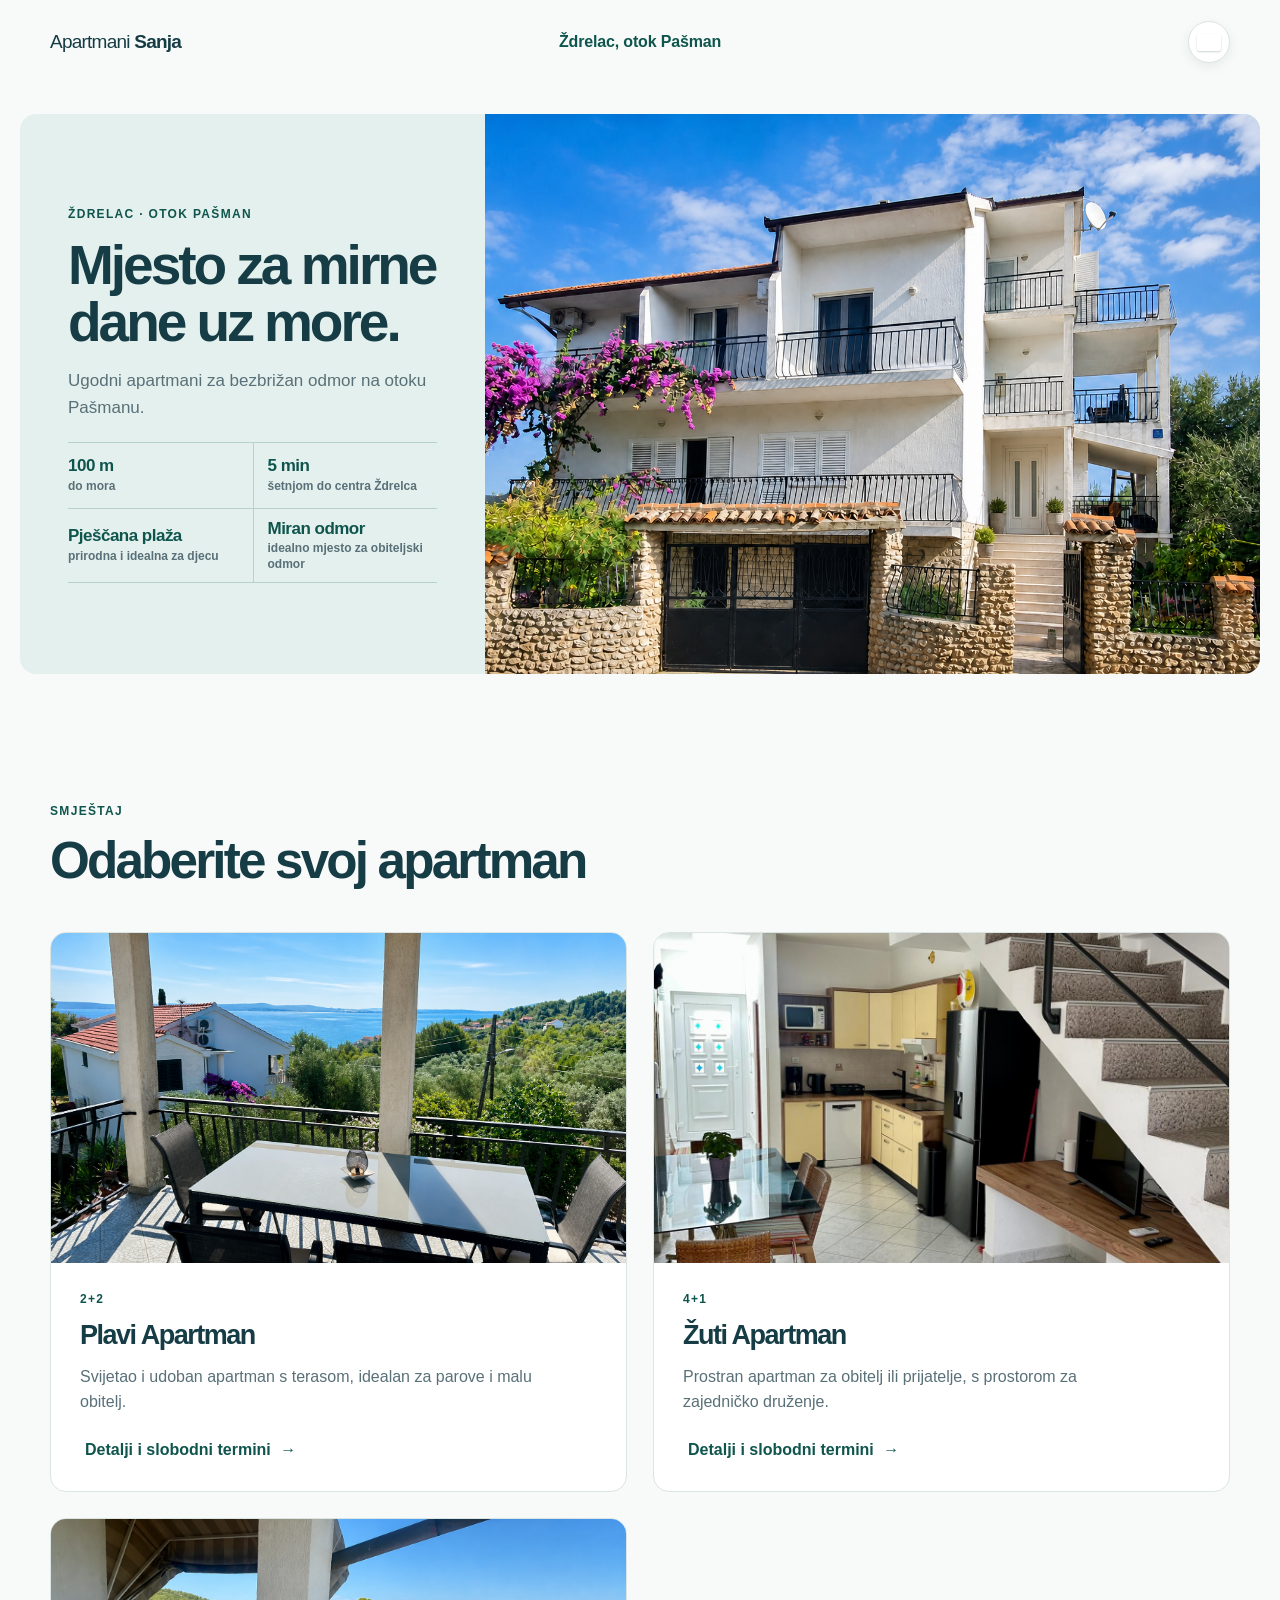
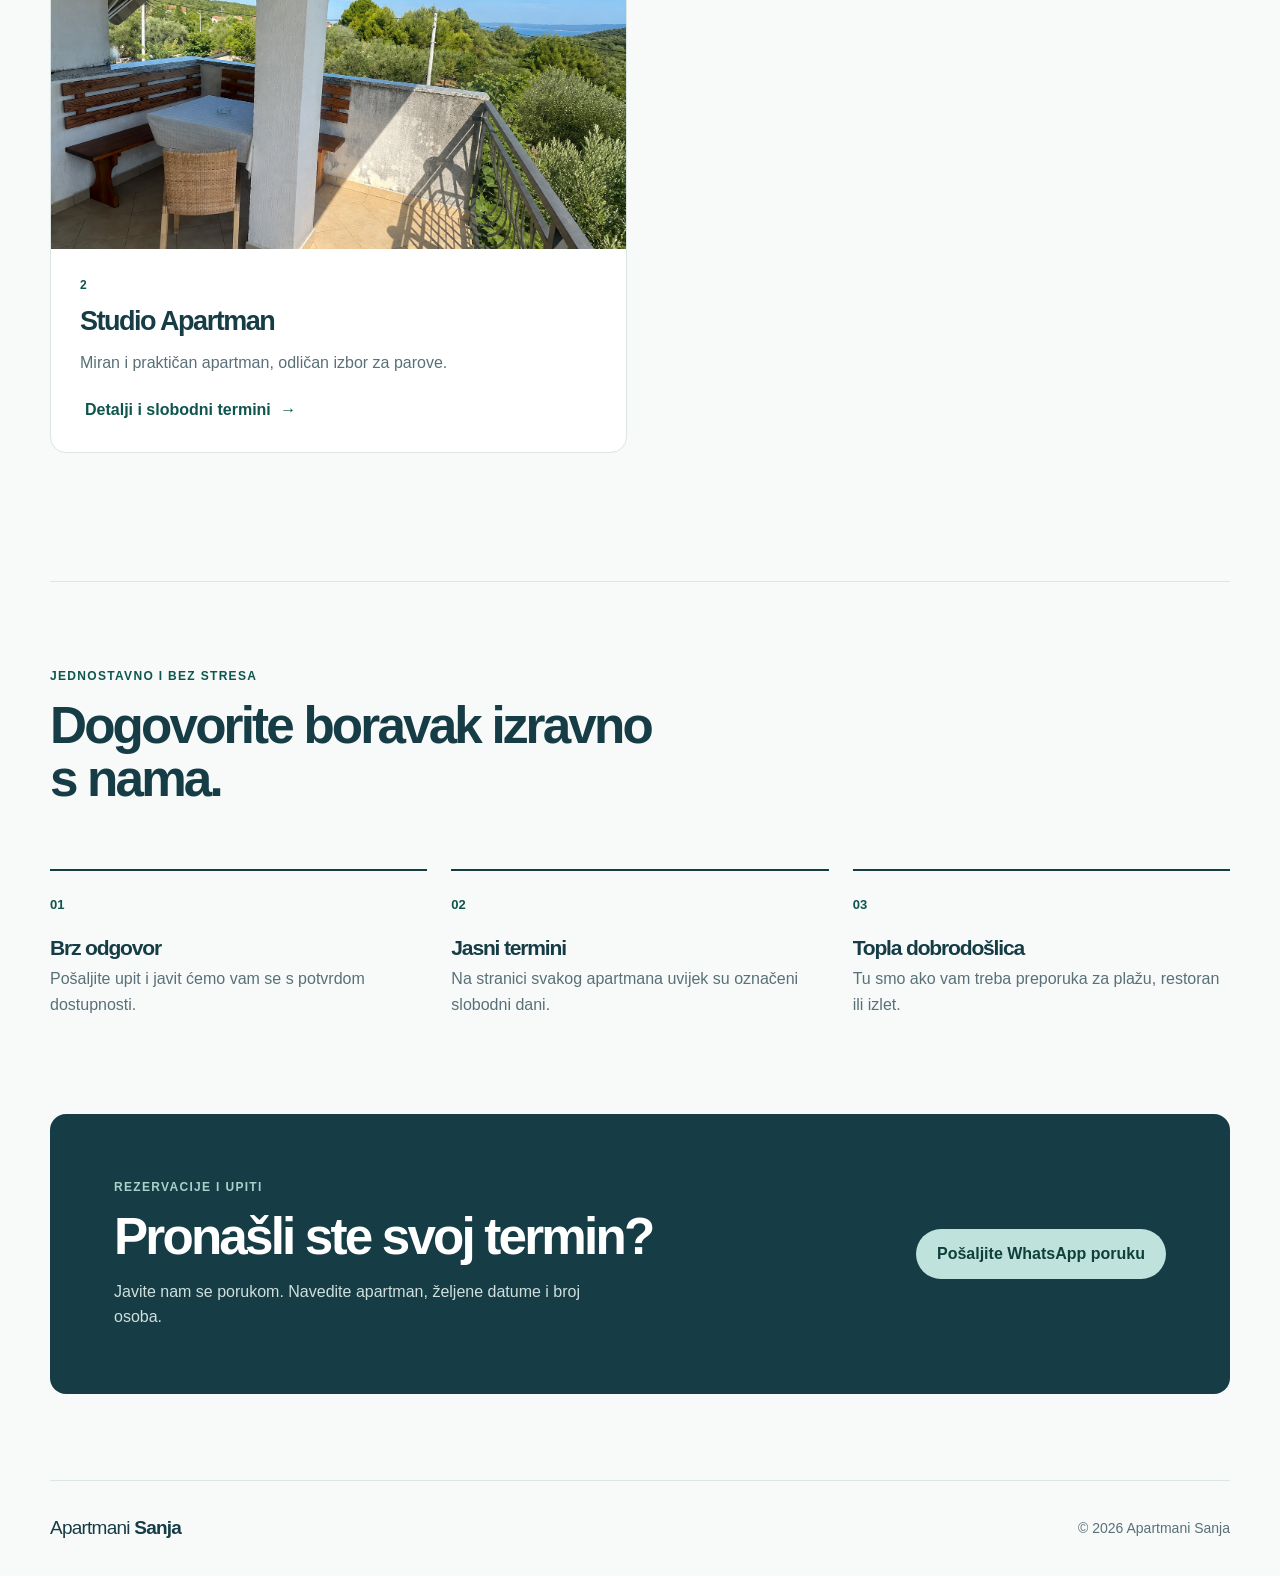
==== index.html @ a6fbab8a "Add multilingual flag language picker" ====
<!doctype html>
<html lang="hr">
  <head>
    <meta charset="UTF-8" />
    <meta name="viewport" content="width=device-width, initial-scale=1.0" />
    <meta
      name="description"
      content="Apartmani Sanja – ugodan smještaj i izravna rezervacija."
    />
    <title>Apartmani Sanja | Vaš odmor počinje ovdje</title>
    <link rel="stylesheet" href="styles.css" />
  </head>
  <body>
    <header class="site-header">
      <a class="logo" href="#pocetna" aria-label="Apartmani Sanja, početna">Apartmani <strong>Sanja</strong></a>
      <p class="header-location">Ždrelac, otok Pašman</p>
      <div class="language-picker" data-language-picker>
        <button class="language-trigger" type="button" aria-label="Odaberite jezik" aria-expanded="false" aria-haspopup="listbox" data-language-trigger><span class="language-flag" aria-hidden="true" data-language-flag>🇭🇷</span><span class="sr-only" data-language-current>Hrvatski</span></button>
        <div class="language-menu" role="listbox" aria-label="Odaberite jezik" data-language-menu hidden>
          <button type="button" role="option" aria-selected="true" data-language-option="hr"><span aria-hidden="true">🇭🇷</span><span>Hrvatski</span></button>
          <button type="button" role="option" aria-selected="false" data-language-option="en"><span aria-hidden="true">🇬🇧</span><span>English</span></button>
          <button type="button" role="option" aria-selected="false" data-language-option="sl"><span aria-hidden="true">🇸🇮</span><span>Slovenščina</span></button>
          <button type="button" role="option" aria-selected="false" data-language-option="it"><span aria-hidden="true">🇮🇹</span><span>Italiano</span></button>
          <button type="button" role="option" aria-selected="false" data-language-option="de"><span aria-hidden="true">🇩🇪</span><span>Deutsch</span></button>
          <button type="button" role="option" aria-selected="false" data-language-option="pl"><span aria-hidden="true">🇵🇱</span><span>Polski</span></button>
          <button type="button" role="option" aria-selected="false" data-language-option="sk"><span aria-hidden="true">🇸🇰</span><span>Slovenčina</span></button>
          <button type="button" role="option" aria-selected="false" data-language-option="cs"><span aria-hidden="true">🇨🇿</span><span>Čeština</span></button>
        </div>
      </div>
    </header>

    <main id="pocetna">
      <section class="hero" aria-labelledby="hero-title">
        <div class="hero-copy">
          <p class="eyebrow" data-i18n="heroLocation">Ždrelac · otok Pašman</p>
          <h1 id="hero-title" data-i18n="heroTitle">Mjesto za mirne dane uz more.</h1>
          <p class="hero-text" data-i18n="heroText">Ugodni apartmani za bezbrižan odmor na otoku Pašmanu.</p>
          <div class="hero-highlights" aria-label="Najvažnije informacije">
            <div class="highlight"><strong>100 m</strong><span data-i18n="sea">do mora</span></div>
            <div class="highlight"><strong>5 min</strong><span data-i18n="centre">šetnjom do centra Ždrelca</span></div>
            <div class="highlight"><strong data-i18n="beachTitle">Pješčana plaža</strong><span data-i18n="beachText">prirodna i idealna za djecu</span></div>
            <div class="highlight"><strong data-i18n="quietTitle">Miran odmor</strong><span data-i18n="quietText">idealno mjesto za obiteljski odmor</span></div>
          </div>
        </div>
        <div class="hero-image-wrap">
          <img class="hero-image" src="images/hero-apartmani-v2.png" alt="Ulaz u Apartmane Sanja u Ždrelcu na otoku Pašmanu" />
        </div>
      </section>

      <section class="apartments section" id="apartmani" aria-labelledby="apartments-title">
        <div class="section-heading">
          <div>
            <p class="eyebrow" data-i18n="accommodation">Smještaj</p>
            <h2 id="apartments-title" data-i18n="chooseApartment">Odaberite svoj apartman</h2>
          </div>
        </div>

        <div class="apartment-list">
          <article class="apartment-card">
            <a class="card-image" href="apartman-1.html">
              <img src="images/hero-more.png" alt="Terasa Plavog Apartmana s pogledom na more" />
            </a>
            <div class="card-content">
              <p class="card-label">2+2</p>
              <h3><a href="apartman-1.html">Plavi Apartman</a></h3>
              <p data-i18n="blueCard">Svijetao i udoban apartman s terasom, idealan za parove i malu obitelj.</p>
              <a class="text-link" href="apartman-1.html"><span data-i18n="details">Detalji i slobodni termini</span> <span aria-hidden="true">→</span></a>
            </div>
          </article>

          <article class="apartment-card">
            <a class="card-image" href="apartman-2.html">
              <img src="images/apartman-2/WhatsApp Image 2026-08-13 at 14.15.34 (4).jpeg" alt="Žuti apartman" />
            </a>
            <div class="card-content">
              <p class="card-label">4+1</p>
              <h3><a href="apartman-2.html">Žuti Apartman</a></h3>
              <p data-i18n="yellowCard">Prostran apartman za obitelj ili prijatelje, s prostorom za zajedničko druženje.</p>
              <a class="text-link" href="apartman-2.html"><span data-i18n="details">Detalji i slobodni termini</span> <span aria-hidden="true">→</span></a>
            </div>
          </article>

          <article class="apartment-card">
            <a class="card-image" href="apartman-3.html">
              <img src="images/studio-homepage.png" alt="Terasa Studio Apartmana s pogledom na šumu i more" />
            </a>
            <div class="card-content">
              <p class="card-label">2</p>
              <h3><a href="apartman-3.html">Studio Apartman</a></h3>
              <p data-i18n="studioCard">Miran i praktičan apartman, odličan izbor za parove.</p>
              <a class="text-link" href="apartman-3.html"><span data-i18n="details">Detalji i slobodni termini</span> <span aria-hidden="true">→</span></a>
            </div>
          </article>
        </div>
      </section>

      <section class="why-us section" aria-labelledby="why-title">
          <p class="eyebrow" data-i18n="simple">Jednostavno i bez stresa</p>
          <h2 id="why-title" data-i18n="directBooking">Dogovorite boravak izravno s nama.</h2>
        <div class="benefits">
          <div><span>01</span><h3 data-i18n="fastTitle">Brz odgovor</h3><p data-i18n="fastText">Pošaljite upit i javit ćemo vam se s potvrdom dostupnosti.</p></div>
          <div><span>02</span><h3 data-i18n="datesTitle">Jasni termini</h3><p data-i18n="datesText">Na stranici svakog apartmana uvijek su označeni slobodni dani.</p></div>
          <div><span>03</span><h3 data-i18n="welcomeTitle">Topla dobrodošlica</h3><p data-i18n="welcomeText">Tu smo ako vam treba preporuka za plažu, restoran ili izlet.</p></div>
        </div>
      </section>

      <section class="contact section" id="kontakt" aria-labelledby="contact-title">
        <div>
          <p class="eyebrow" data-i18n="reservations">Rezervacije i upiti</p>
          <h2 id="contact-title" data-i18n="foundDates">Pronašli ste svoj termin?</h2>
          <p data-i18n="contactText">Javite nam se porukom. Navedite apartman, željene datume i broj osoba.</p>
        </div>
        <a class="button button-primary" href="https://wa.me/38598255315" target="_blank" rel="noreferrer" data-i18n="whatsapp">Pošaljite WhatsApp poruku</a>
      </section>
    </main>

    <footer>
      <a class="logo" href="#pocetna">Apartmani <strong>Sanja</strong></a>
      <p>© <span id="year"></span> Apartmani Sanja</p>
    </footer>
    <script src="script.js?v=5"></script>
  </body>
</html>
---- styles.css ----
:root { --ink: #163c45; --muted: #597078; --paper: #f7faf9; --surface: #fff; --line: #dbe5e3; --accent: #167066; --accent-dark: #0f554d; --soft: #e4f0ed; --radius: 16px; }
.language-picker { position: relative; }.language-trigger { width: 42px; height: 42px; display: grid; place-items: center; padding: 0; border: 1px solid var(--line); border-radius: 50%; background: var(--surface); box-shadow: 0 4px 12px rgb(22 60 69 / 8%); cursor: pointer; transition: border-color .15s ease, box-shadow .15s ease, transform .15s ease; }.language-trigger:hover, .language-trigger[aria-expanded="true"] { border-color: #9ac6bd; box-shadow: 0 6px 16px rgb(22 60 69 / 13%); }.language-trigger:active { transform: scale(.96); }.language-trigger:focus-visible, .language-menu button:focus-visible { outline: 3px solid rgb(22 112 102 / 32%); outline-offset: 2px; }.language-flag, .language-menu button > span:first-child { display: block; background: center / cover no-repeat; color: transparent; font-size: 0; line-height: 1; }.language-flag { width: 24px; height: 17px; border-radius: 2px; box-shadow: 0 1px 2px rgb(22 60 69 / 22%); }.language-flag[data-language="hr"], .language-flag:not([data-language]) { background-image: url('https://flagcdn.com/w40/hr.png'); }.language-flag[data-language="en"] { background-image: url('https://flagcdn.com/w40/gb.png'); }.language-flag[data-language="sl"] { background-image: url('https://flagcdn.com/w40/si.png'); }.language-flag[data-language="it"] { background-image: url('https://flagcdn.com/w40/it.png'); }.language-flag[data-language="de"] { background-image: url('https://flagcdn.com/w40/de.png'); }.language-flag[data-language="pl"] { background-image: url('https://flagcdn.com/w40/pl.png'); }.language-flag[data-language="sk"] { background-image: url('https://flagcdn.com/w40/sk.png'); }.language-flag[data-language="cs"] { background-image: url('https://flagcdn.com/w40/cz.png'); }.language-menu { position: absolute; z-index: 10; top: calc(100% + 9px); right: 0; width: 166px; padding: 6px; border: 1px solid var(--line); border-radius: 12px; background: var(--surface); box-shadow: 0 14px 30px rgb(22 60 69 / 16%); }.language-menu[hidden] { display: none; }.language-menu button { width: 100%; display: flex; align-items: center; gap: 10px; padding: 8px 9px; border: 0; border-radius: 8px; color: var(--ink); background: transparent; font: inherit; font-size: 13px; font-weight: 700; text-align: left; cursor: pointer; }.language-menu button > span:first-child { width: 21px; height: 15px; border-radius: 2px; box-shadow: 0 1px 2px rgb(22 60 69 / 16%); }.language-menu button[data-language-option="hr"] > span:first-child { background-image: url('https://flagcdn.com/w40/hr.png'); }.language-menu button[data-language-option="en"] > span:first-child { background-image: url('https://flagcdn.com/w40/gb.png'); }.language-menu button[data-language-option="sl"] > span:first-child { background-image: url('https://flagcdn.com/w40/si.png'); }.language-menu button[data-language-option="it"] > span:first-child { background-image: url('https://flagcdn.com/w40/it.png'); }.language-menu button[data-language-option="de"] > span:first-child { background-image: url('https://flagcdn.com/w40/de.png'); }.language-menu button[data-language-option="pl"] > span:first-child { background-image: url('https://flagcdn.com/w40/pl.png'); }.language-menu button[data-language-option="sk"] > span:first-child { background-image: url('https://flagcdn.com/w40/sk.png'); }.language-menu button[data-language-option="cs"] > span:first-child { background-image: url('https://flagcdn.com/w40/cz.png'); }.language-menu button:hover, .language-menu button[aria-selected="true"] { background: var(--soft); color: var(--accent-dark); }.sr-only { position: absolute; width: 1px; height: 1px; overflow: hidden; clip: rect(0,0,0,0); white-space: nowrap; }
* { box-sizing: border-box; }
html { scroll-behavior: smooth; }
body { margin: 0; background: var(--paper); color: var(--ink); font-family: Arial, Helvetica, sans-serif; font-size: 16px; line-height: 1.6; }
a { color: inherit; text-decoration: none; }
img { display: block; width: 100%; height: 100%; object-fit: cover; }
.site-header, footer { width: min(1180px, calc(100% - 40px)); margin: auto; display: flex; justify-content: space-between; align-items: center; }
.site-header { min-height: 84px; }
.logo { font-size: 19px; letter-spacing: -.04em; } .logo strong { font-family: Arial, Helvetica, sans-serif; font-weight: 700; }
.header-location { margin: 0; color: var(--accent-dark); font-size: 16px; font-weight: 700; letter-spacing: -.01em; }
.header-contact, .text-link, .back-link { font-weight: 600; color: var(--accent-dark); } .header-contact span, .text-link span { margin-left: 5px; }
.section { width: min(1180px, calc(100% - 40px)); margin-left: auto; margin-right: auto; }
.hero { width: min(1400px, calc(100% - 40px)); height: 560px; margin: 30px auto 0; display: grid; grid-template-columns: .75fr 1.25fr; background: var(--soft); border-radius: var(--radius); overflow: hidden; }
.hero-copy { align-self: center; padding: 42px 48px; } .eyebrow, .card-label { color: var(--accent-dark); font-size: 12px; font-weight: 700; letter-spacing: .11em; text-transform: uppercase; margin: 0 0 13px; }
h1, h2, h3 { font-family: Arial, Helvetica, sans-serif; letter-spacing: -.055em; line-height: 1.04; margin: 0; } h1 { font-size: clamp(44px, 5.5vw, 72px); max-width: 620px; } .hero h1 { font-size: clamp(38px, 4.3vw, 60px); } h2 { font-size: clamp(32px, 4vw, 52px); } h3 { font-size: 27px; }
.hero-text { max-width: 410px; margin: 16px 0 20px; color: var(--muted); font-size: 17px; }
.hero-highlights { display: grid; grid-template-columns: repeat(2, minmax(0, 1fr)); max-width: 500px; border-top: 1px solid #b5d2cb; }.highlight { min-height: 66px; padding: 10px 12px 10px 0; border-bottom: 1px solid #b5d2cb; display: flex; flex-direction: column; justify-content: center; }.highlight:nth-child(even) { padding-left: 14px; border-left: 1px solid #b5d2cb; }.highlight strong { color: var(--accent-dark); font-size: 17px; line-height: 1.15; letter-spacing: -.03em; }.highlight span { color: var(--muted); font-size: 12px; font-weight: 600; line-height: 1.3; margin-top: 3px; }
.button { display: inline-flex; align-items: center; justify-content: center; min-height: 49px; padding: 12px 21px; border-radius: 999px; font-weight: 700; transition: transform .15s ease, background .15s ease; } .button:active { transform: scale(.98); } .button-primary { background: var(--accent); color: #fff; } .button-primary:hover { background: var(--accent-dark); }
.hero-image-wrap { position: relative; min-height: 320px; display: flex; align-items: center; background: #dcece8; }.hero-image { width: 100%; height: 100%; max-height: none; object-fit: cover; object-position: right center; }.image-note { position: absolute; left: 18px; bottom: 15px; margin: 0; padding: 8px 12px; border-radius: 99px; color: white; background: rgb(10 42 40 / 74%); font-size: 13px; font-weight: 600; }
.apartments { padding: 128px 0; }.section-heading { display: flex; justify-content: space-between; gap: 30px; align-items: end; margin-bottom: 45px; }.section-heading > p { max-width: 310px; margin: 0; color: var(--muted); }
.apartment-list { display: grid; grid-template-columns: repeat(2, 1fr); gap: 26px; }.apartment-card { background: var(--surface); border: 1px solid var(--line); border-radius: var(--radius); overflow: hidden; }.card-image { display: block; height: 330px; }.card-content { padding: 27px 29px 29px; }.card-content p:not(.card-label) { color: var(--muted); margin: 15px 0 22px; max-width: 470px; }.card-label { margin-bottom: 11px; }
.why-us { padding: 85px 0 97px; border-top: 1px solid var(--line); }.why-us > h2 { max-width: 630px; }.benefits { display: grid; grid-template-columns: repeat(3, 1fr); margin-top: 63px; gap: 24px; }.benefits div { padding-top: 20px; border-top: 2px solid var(--ink); }.benefits span { font-size: 13px; font-weight: 700; color: var(--accent-dark); }.benefits h3 { font-size: 21px; margin: 21px 0 7px; }.benefits p { margin: 0; color: var(--muted); }
.contact { display: flex; align-items: center; justify-content: space-between; gap: 30px; padding: 64px; background: var(--ink); color: white; border-radius: var(--radius); margin-bottom: 86px; }.contact .eyebrow { color: #a9d1c9; }.contact h2 { max-width: 600px; }.contact p:not(.eyebrow) { color: #d0dfdc; max-width: 500px; margin: 15px 0 0; }.contact .button-primary { background: #bfe3dc; color: #103f3b; white-space: nowrap; }.contact .button-primary:hover { background: white; }
footer { min-height: 96px; border-top: 1px solid var(--line); color: var(--muted); font-size: 14px; } footer .logo { color: var(--ink); } footer p { margin: 0; }
.detail-hero { padding: 55px 0 49px; }.back-link { display: inline-block; margin-bottom: 59px; }.detail-hero h1 { margin-bottom: 18px; }.lead { margin: 0; color: var(--muted); font-size: 19px; max-width: 100%; }.apartment-info { padding: 8px 0 28px; }.apartment-info > p:not(.eyebrow) { color: var(--muted); max-width: 690px; margin: 14px 0 16px; }.amenities { display: flex; flex-wrap: wrap; gap: 10px; padding: 0; list-style: none; }.amenities li { border: 1px solid var(--line); padding: 7px 12px; border-radius: 99px; font-size: 14px; font-weight: 600; }.booking-calendar { padding: 55px 0 100px; }.calendar-heading { display: flex; align-items: baseline; gap: 20px; margin-bottom: 25px; }.calendar-heading .eyebrow { margin: 0; }.calendar-heading h2 { font-size: 30px; }.calendar-heading > p:not(.eyebrow) { display: flex; gap: 8px; align-items: center; flex-wrap: wrap; margin: 0 0 0 auto; color: var(--muted); font-size: 13px; }.legend { width: 11px; height: 11px; border-radius: 50%; display: inline-block; }.legend-free { background: #81bcae; }.legend-booked { margin-left: 7px; background: #d8dfde; }.calendar-months { display: grid; grid-template-columns: repeat(3, minmax(0, 1fr)); gap: 16px; }.calendar-month { border: 1px solid var(--line); border-radius: 10px; background: var(--surface); padding: 18px; }.calendar-month h3 { font-family: Arial, Helvetica, sans-serif; font-size: 16px; letter-spacing: -.02em; margin-bottom: 14px; }.calendar-weekdays, .calendar-days { display: grid; grid-template-columns: repeat(7, 1fr); text-align: center; gap: 4px; }.calendar-weekdays { color: var(--muted); font-size: 11px; font-weight: 700; margin-bottom: 7px; }.calendar-days span { aspect-ratio: 1; display: grid; place-items: center; font-size: 13px; border-radius: 50%; }.calendar-days .day-free { background: #d9eee8; color: #155e55; font-weight: 700; }
.carousel-stage { height: min(66vw, 650px); min-height: 360px; position: relative; overflow: hidden; border-radius: var(--radius); background: var(--soft); }.carousel-image { object-fit: contain; }.carousel-control { position: absolute; top: 50%; transform: translateY(-50%); width: 45px; height: 45px; border: 0; border-radius: 999px; background: rgb(255 255 255 / 92%); color: var(--ink); cursor: pointer; font-size: 26px; line-height: 1; }.carousel-control:hover { background: #fff; }.carousel-prev { left: 17px; }.carousel-next { right: 17px; }.carousel-count { position: absolute; right: 17px; bottom: 15px; margin: 0; padding: 5px 10px; background: rgb(14 45 43 / 78%); border-radius: 99px; color: #fff; font-weight: 700; font-size: 13px; }.carousel-thumbnails { display: flex; gap: 9px; margin-top: 13px; overflow-x: auto; padding: 2px 1px 8px; scrollbar-width: thin; }.carousel-thumbnails button { flex: 0 0 88px; height: 65px; padding: 0; overflow: hidden; border: 2px solid transparent; border-radius: 8px; background: transparent; cursor: pointer; }.carousel-thumbnails button.is-active { border-color: var(--accent); }.carousel-thumbnails img { border-radius: 5px; }
@media (max-width: 720px) { .site-header, footer, .section, .hero { width: min(100% - 28px, 1180px); }.site-header { min-height: 68px; }.header-location { display: none; }.hero { height: auto; margin-top: 13px; display: flex; flex-direction: column; }.hero-copy { padding: 45px 27px; }.hero-image-wrap { height: 300px; }.hero-highlights { max-width: none; }.apartments { padding: 76px 0; }.section-heading, .contact { display: block; }.section-heading > p { margin-top: 17px; }.apartment-list, .benefits, .detail-grid { grid-template-columns: 1fr; }.card-image { height: 260px; }.benefits { margin-top: 43px; gap: 40px; }.why-us { padding: 65px 0 75px; }.contact { padding: 38px 27px; margin-bottom: 56px; }.contact .button { margin-top: 29px; width: 100%; }.detail-hero { padding: 30px 0 35px; }.back-link { margin-bottom: 42px; }.gallery { grid-template-columns: 1fr 1fr; grid-template-rows: 220px 130px; gap: 9px; }.carousel-stage { height: 420px; min-height: 0; }.carousel-control { width: 39px; height: 39px; }.carousel-thumbnails button { flex-basis: 72px; height: 54px; }.calendar-heading { display: block; }.calendar-heading > p:not(.eyebrow) { margin: 14px 0 0; }.calendar-months { grid-template-columns: repeat(2, minmax(0, 1fr)); gap: 9px; }.calendar-month { padding: 11px; }.calendar-month h3 { font-size: 14px; }.calendar-days span { font-size: 11px; }.booking-calendar { padding: 42px 0 64px; } footer { min-height: 75px; } }
.calendar-days .day-booked { position: relative; background: #e1e6e5; color: #78908d; font-weight: 700; }.calendar-days .day-booked::after { content: ''; position: absolute; width: 82%; height: 1px; background: #78908d; transform: rotate(-45deg); }
.site-header { position: relative; gap: 20px; }.header-location { position: absolute; left: 50%; transform: translateX(-50%); white-space: nowrap; }.language-picker { margin-left: auto; }.hero-copy { min-width: 0; }
@media (max-width: 720px) { .site-header { gap: 10px; }.logo { font-size: 17px; }.language-trigger { width: 40px; height: 40px; }.language-menu { right: -2px; }.hero-copy { padding: 38px 22px; }.hero-highlights { grid-template-columns: 1fr; }.highlight, .highlight:nth-child(even) { min-height: auto; padding: 12px 0; border-left: 0; }.highlight strong { font-size: 17px; }.hero-image-wrap { height: 270px; }.detail-hero { padding-bottom: 20px; }.apartment-info { padding-top: 0; }.lead { font-size: 17px; }.carousel-stage { height: min(70vw, 430px); }.calendar-months { grid-template-columns: repeat(2, minmax(0, 1fr)); }.calendar-heading h2 { font-size: 27px; } }
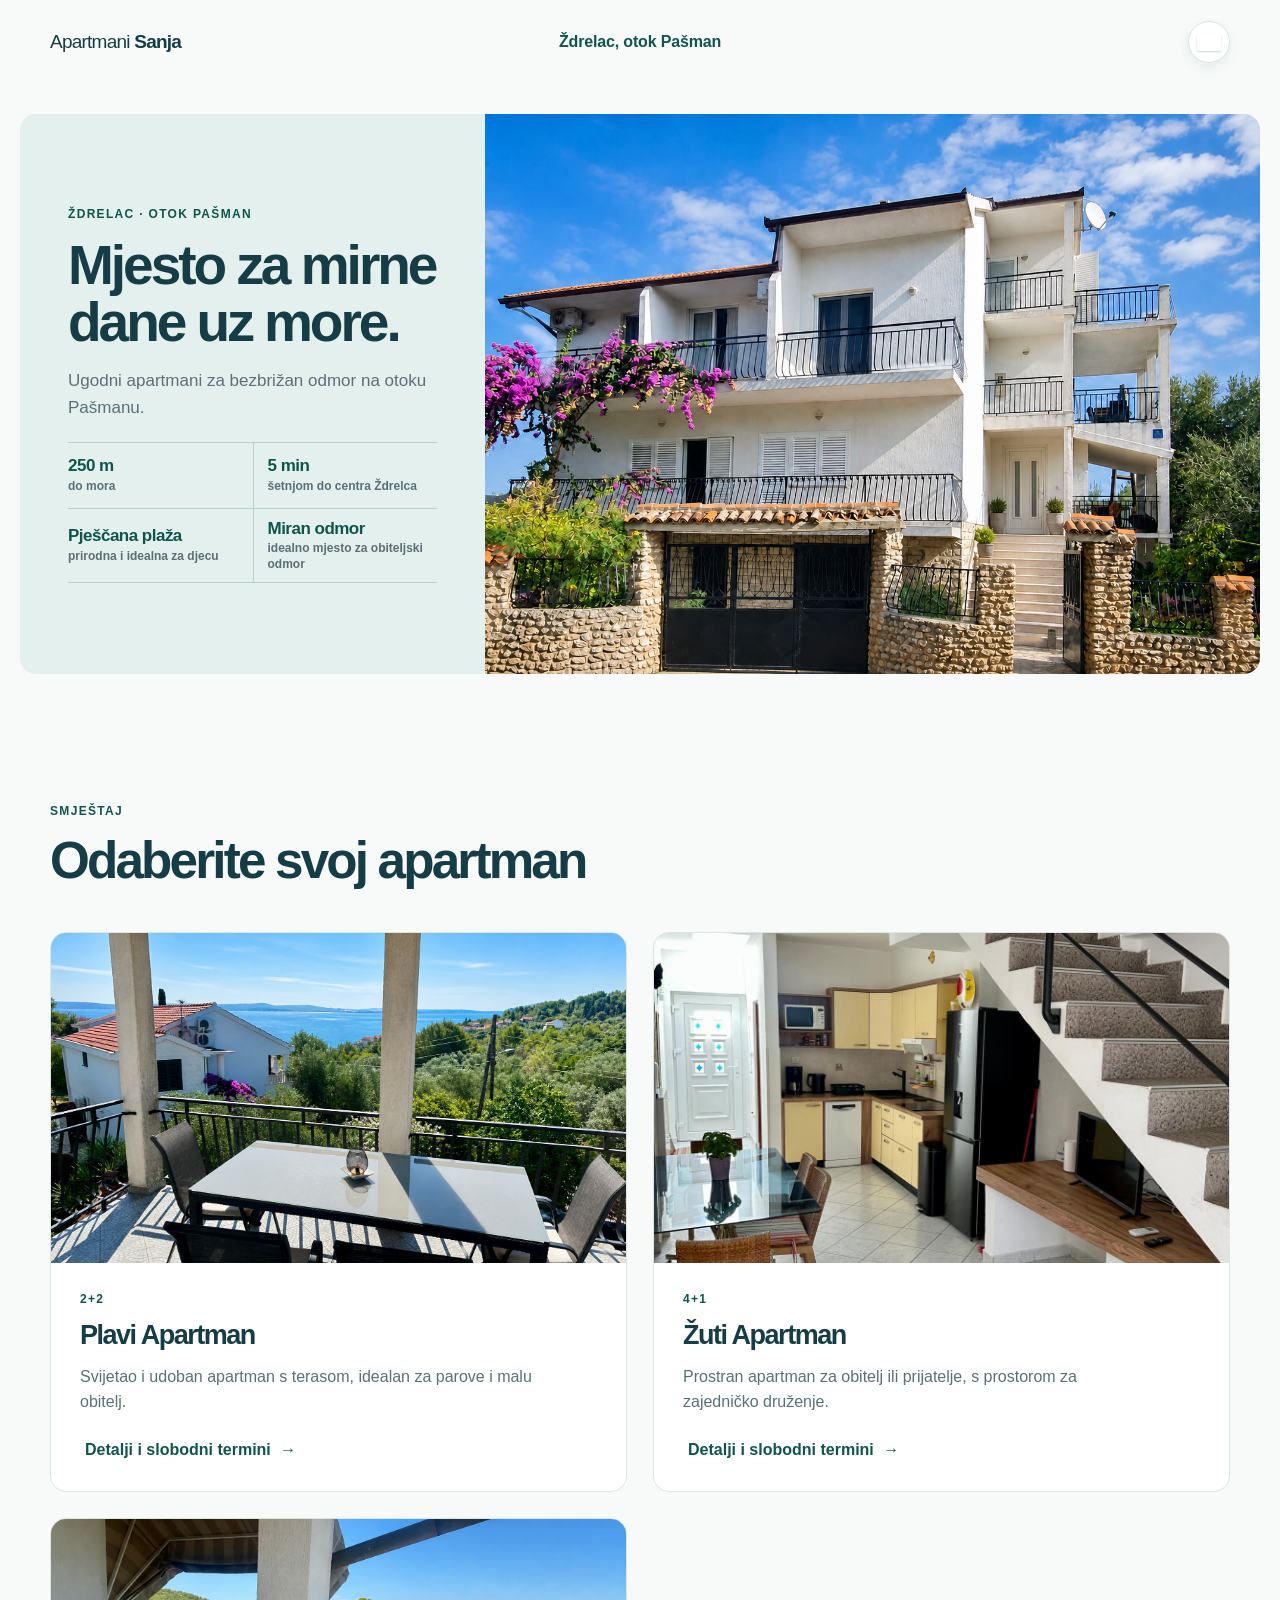
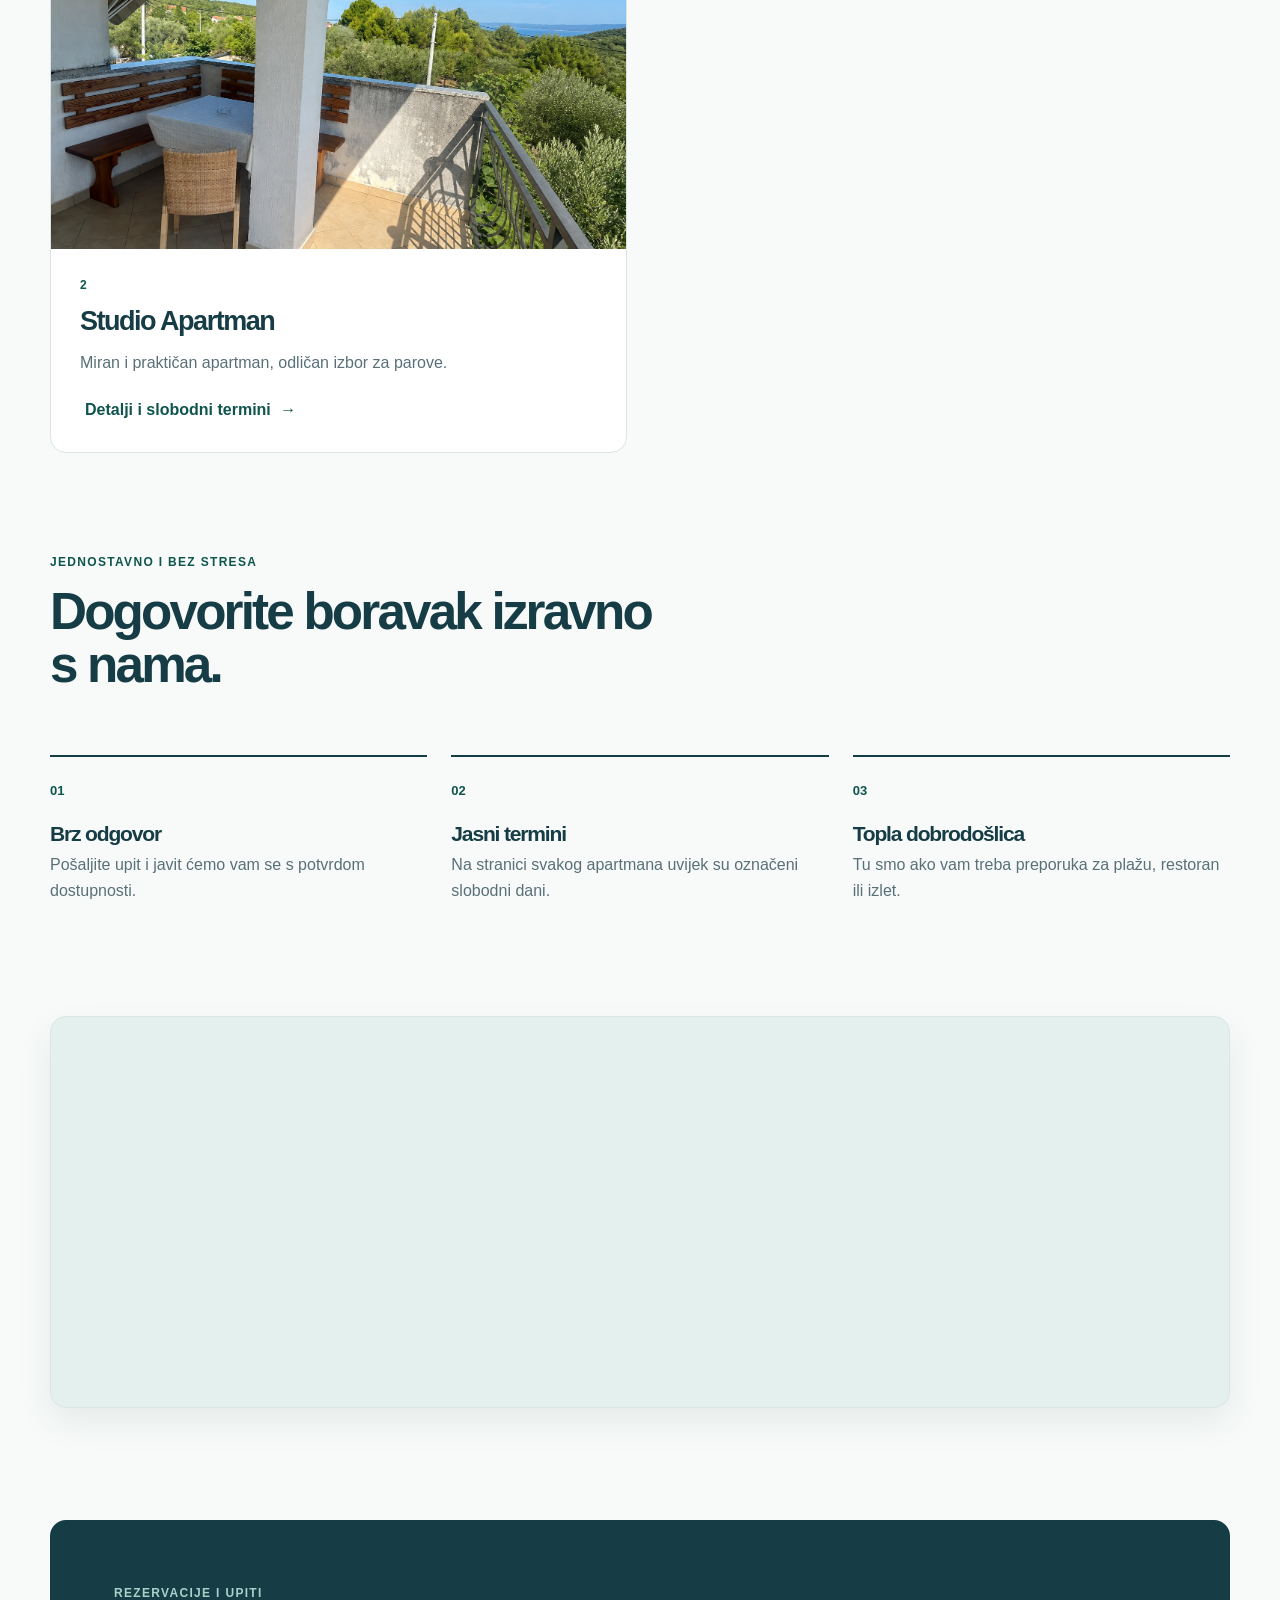
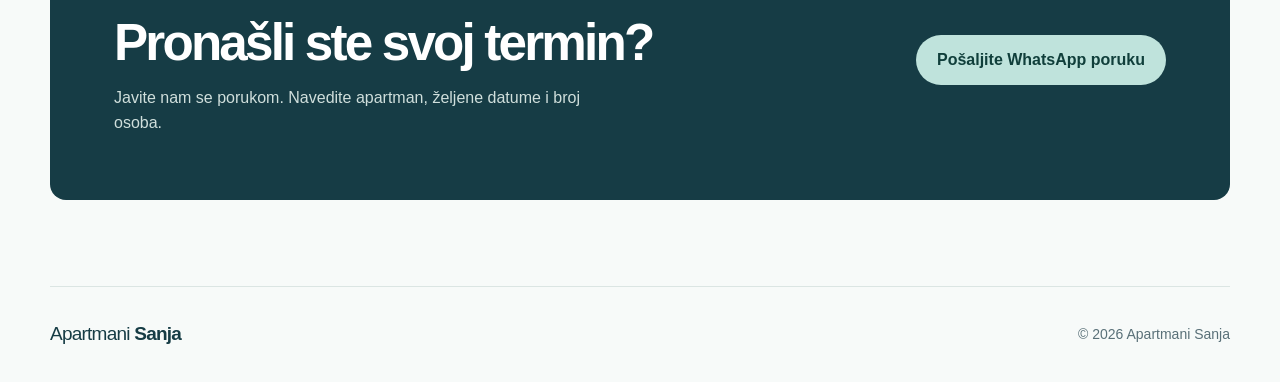
==== commit d0e40156: "Update map and apartment availability" ====
--- a/index.html
+++ b/index.html
@@ -36,7 +36,7 @@
           <h1 id="hero-title" data-i18n="heroTitle">Mjesto za mirne dane uz more.</h1>
           <p class="hero-text" data-i18n="heroText">Ugodni apartmani za bezbrižan odmor na otoku Pašmanu.</p>
           <div class="hero-highlights" aria-label="Najvažnije informacije">
-            <div class="highlight"><strong>100 m</strong><span data-i18n="sea">do mora</span></div>
+            <div class="highlight"><strong>250 m</strong><span data-i18n="sea">do mora</span></div>
             <div class="highlight"><strong>5 min</strong><span data-i18n="centre">šetnjom do centra Ždrelca</span></div>
             <div class="highlight"><strong data-i18n="beachTitle">Pješčana plaža</strong><span data-i18n="beachText">prirodna i idealna za djecu</span></div>
             <div class="highlight"><strong data-i18n="quietTitle">Miran odmor</strong><span data-i18n="quietText">idealno mjesto za obiteljski odmor</span></div>
@@ -104,6 +104,18 @@
         </div>
       </section>
 
+      <section class="location section" id="lokacija" aria-label="Karta lokacije">
+        <div class="map-frame">
+          <iframe
+            title="Lokacija Apartmana Sanja"
+            src="https://www.google.com/maps?q=Hrvatskih%20branitelja%2019%2C%20%C5%BDdrelac%2C%20Croatia&amp;z=17&amp;output=embed"
+            loading="lazy"
+            referrerpolicy="no-referrer-when-downgrade"
+            allowfullscreen>
+          </iframe>
+        </div>
+      </section>
+
       <section class="contact section" id="kontakt" aria-labelledby="contact-title">
         <div>
           <p class="eyebrow" data-i18n="reservations">Rezervacije i upiti</p>
@@ -118,6 +130,6 @@
       <a class="logo" href="#pocetna">Apartmani <strong>Sanja</strong></a>
       <p>© <span id="year"></span> Apartmani Sanja</p>
     </footer>
-    <script src="script.js?v=5"></script>
+    <script src="script.js?v=6"></script>
   </body>
 </html>
--- a/styles.css
+++ b/styles.css
@@ -18,14 +18,18 @@
 .hero-highlights { display: grid; grid-template-columns: repeat(2, minmax(0, 1fr)); max-width: 500px; border-top: 1px solid #b5d2cb; }.highlight { min-height: 66px; padding: 10px 12px 10px 0; border-bottom: 1px solid #b5d2cb; display: flex; flex-direction: column; justify-content: center; }.highlight:nth-child(even) { padding-left: 14px; border-left: 1px solid #b5d2cb; }.highlight strong { color: var(--accent-dark); font-size: 17px; line-height: 1.15; letter-spacing: -.03em; }.highlight span { color: var(--muted); font-size: 12px; font-weight: 600; line-height: 1.3; margin-top: 3px; }
 .button { display: inline-flex; align-items: center; justify-content: center; min-height: 49px; padding: 12px 21px; border-radius: 999px; font-weight: 700; transition: transform .15s ease, background .15s ease; } .button:active { transform: scale(.98); } .button-primary { background: var(--accent); color: #fff; } .button-primary:hover { background: var(--accent-dark); }
 .hero-image-wrap { position: relative; min-height: 320px; display: flex; align-items: center; background: #dcece8; }.hero-image { width: 100%; height: 100%; max-height: none; object-fit: cover; object-position: right center; }.image-note { position: absolute; left: 18px; bottom: 15px; margin: 0; padding: 8px 12px; border-radius: 99px; color: white; background: rgb(10 42 40 / 74%); font-size: 13px; font-weight: 600; }
-.apartments { padding: 128px 0; }.section-heading { display: flex; justify-content: space-between; gap: 30px; align-items: end; margin-bottom: 45px; }.section-heading > p { max-width: 310px; margin: 0; color: var(--muted); }
+.apartments { padding: 128px 0 15px; }.section-heading { display: flex; justify-content: space-between; gap: 30px; align-items: end; margin-bottom: 45px; }.section-heading > p { max-width: 310px; margin: 0; color: var(--muted); }
 .apartment-list { display: grid; grid-template-columns: repeat(2, 1fr); gap: 26px; }.apartment-card { background: var(--surface); border: 1px solid var(--line); border-radius: var(--radius); overflow: hidden; }.card-image { display: block; height: 330px; }.card-content { padding: 27px 29px 29px; }.card-content p:not(.card-label) { color: var(--muted); margin: 15px 0 22px; max-width: 470px; }.card-label { margin-bottom: 11px; }
-.why-us { padding: 85px 0 97px; border-top: 1px solid var(--line); }.why-us > h2 { max-width: 630px; }.benefits { display: grid; grid-template-columns: repeat(3, 1fr); margin-top: 63px; gap: 24px; }.benefits div { padding-top: 20px; border-top: 2px solid var(--ink); }.benefits span { font-size: 13px; font-weight: 700; color: var(--accent-dark); }.benefits h3 { font-size: 21px; margin: 21px 0 7px; }.benefits p { margin: 0; color: var(--muted); }
+.why-us { padding: 85px 0 97px; }.why-us > h2 { max-width: 630px; }.benefits { display: grid; grid-template-columns: repeat(3, 1fr); margin-top: 63px; gap: 24px; }.benefits div { padding-top: 20px; border-top: 2px solid var(--ink); }.benefits span { font-size: 13px; font-weight: 700; color: var(--accent-dark); }.benefits h3 { font-size: 21px; margin: 21px 0 7px; }.benefits p { margin: 0; color: var(--muted); }
+.location { padding: 16px 0 112px; }.map-frame { min-height: 390px; overflow: hidden; border: 1px solid var(--line); border-radius: var(--radius); background: var(--soft); box-shadow: 0 14px 34px rgb(22 60 69 / 8%); }.map-frame iframe { display: block; width: 100%; height: 390px; border: 0; }
 .contact { display: flex; align-items: center; justify-content: space-between; gap: 30px; padding: 64px; background: var(--ink); color: white; border-radius: var(--radius); margin-bottom: 86px; }.contact .eyebrow { color: #a9d1c9; }.contact h2 { max-width: 600px; }.contact p:not(.eyebrow) { color: #d0dfdc; max-width: 500px; margin: 15px 0 0; }.contact .button-primary { background: #bfe3dc; color: #103f3b; white-space: nowrap; }.contact .button-primary:hover { background: white; }
 footer { min-height: 96px; border-top: 1px solid var(--line); color: var(--muted); font-size: 14px; } footer .logo { color: var(--ink); } footer p { margin: 0; }
-.detail-hero { padding: 55px 0 49px; }.back-link { display: inline-block; margin-bottom: 59px; }.detail-hero h1 { margin-bottom: 18px; }.lead { margin: 0; color: var(--muted); font-size: 19px; max-width: 100%; }.apartment-info { padding: 8px 0 28px; }.apartment-info > p:not(.eyebrow) { color: var(--muted); max-width: 690px; margin: 14px 0 16px; }.amenities { display: flex; flex-wrap: wrap; gap: 10px; padding: 0; list-style: none; }.amenities li { border: 1px solid var(--line); padding: 7px 12px; border-radius: 99px; font-size: 14px; font-weight: 600; }.booking-calendar { padding: 55px 0 100px; }.calendar-heading { display: flex; align-items: baseline; gap: 20px; margin-bottom: 25px; }.calendar-heading .eyebrow { margin: 0; }.calendar-heading h2 { font-size: 30px; }.calendar-heading > p:not(.eyebrow) { display: flex; gap: 8px; align-items: center; flex-wrap: wrap; margin: 0 0 0 auto; color: var(--muted); font-size: 13px; }.legend { width: 11px; height: 11px; border-radius: 50%; display: inline-block; }.legend-free { background: #81bcae; }.legend-booked { margin-left: 7px; background: #d8dfde; }.calendar-months { display: grid; grid-template-columns: repeat(3, minmax(0, 1fr)); gap: 16px; }.calendar-month { border: 1px solid var(--line); border-radius: 10px; background: var(--surface); padding: 18px; }.calendar-month h3 { font-family: Arial, Helvetica, sans-serif; font-size: 16px; letter-spacing: -.02em; margin-bottom: 14px; }.calendar-weekdays, .calendar-days { display: grid; grid-template-columns: repeat(7, 1fr); text-align: center; gap: 4px; }.calendar-weekdays { color: var(--muted); font-size: 11px; font-weight: 700; margin-bottom: 7px; }.calendar-days span { aspect-ratio: 1; display: grid; place-items: center; font-size: 13px; border-radius: 50%; }.calendar-days .day-free { background: #d9eee8; color: #155e55; font-weight: 700; }
+.detail-hero { padding: 55px 0 49px; }.back-link { display: inline-block; margin-bottom: 59px; }.detail-hero h1 { margin-bottom: 18px; }.lead { margin: 0; color: var(--muted); font-size: 19px; max-width: 100%; }.apartment-info { padding: 8px 0 28px; }.apartment-info > p:not(.eyebrow) { color: var(--muted); max-width: 690px; margin: 14px 0 16px; }.amenities { display: flex; flex-wrap: wrap; gap: 10px; padding: 0; list-style: none; }.amenities li { border: 1px solid var(--line); padding: 7px 12px; border-radius: 99px; font-size: 14px; font-weight: 600; }.booking-calendar { padding: 55px 0 100px; }.calendar-heading { display: flex; align-items: baseline; gap: 20px; margin-bottom: 25px; }.calendar-heading .eyebrow { margin: 0; }.calendar-heading h2 { font-size: 30px; }.calendar-heading > p:not(.eyebrow) { display: flex; gap: 8px; align-items: center; flex-wrap: wrap; margin: 0 0 0 auto; color: var(--muted); font-size: 13px; }.legend { width: 11px; height: 11px; border-radius: 50%; display: inline-block; }.legend-free { background: #75b1a4; }.legend-arrival { margin-left: 7px; background: linear-gradient(135deg, #d8dfde 0 49%, #75b1a4 51% 100%); }.legend-changeover { margin-left: 7px; background: linear-gradient(135deg, #d8dfde 0 49%, #75b1a4 51% 100%); }.legend-booked { margin-left: 7px; background: #d8dfde; }.calendar-months { display: grid; grid-template-columns: repeat(3, minmax(0, 1fr)); gap: 16px; }.calendar-month { border: 1px solid var(--line); border-radius: 10px; background: var(--surface); padding: 18px; }.calendar-month h3 { font-family: Arial, Helvetica, sans-serif; font-size: 16px; letter-spacing: -.02em; margin-bottom: 14px; }.calendar-weekdays, .calendar-days { display: grid; grid-template-columns: repeat(7, 1fr); text-align: center; gap: 4px; }.calendar-weekdays { color: var(--muted); font-size: 11px; font-weight: 700; margin-bottom: 7px; }.calendar-days span { aspect-ratio: 1; display: grid; place-items: center; font-size: 13px; border-radius: 50%; }.calendar-days .day-free { background: #75b1a4; color: #163c45; font-weight: 700; }.calendar-days .day-arrival, .calendar-days .day-changeover { background: linear-gradient(135deg, #e1e6e5 0 49%, #75b1a4 51% 100%); color: #163c45; font-weight: 700; }
 .carousel-stage { height: min(66vw, 650px); min-height: 360px; position: relative; overflow: hidden; border-radius: var(--radius); background: var(--soft); }.carousel-image { object-fit: contain; }.carousel-control { position: absolute; top: 50%; transform: translateY(-50%); width: 45px; height: 45px; border: 0; border-radius: 999px; background: rgb(255 255 255 / 92%); color: var(--ink); cursor: pointer; font-size: 26px; line-height: 1; }.carousel-control:hover { background: #fff; }.carousel-prev { left: 17px; }.carousel-next { right: 17px; }.carousel-count { position: absolute; right: 17px; bottom: 15px; margin: 0; padding: 5px 10px; background: rgb(14 45 43 / 78%); border-radius: 99px; color: #fff; font-weight: 700; font-size: 13px; }.carousel-thumbnails { display: flex; gap: 9px; margin-top: 13px; overflow-x: auto; padding: 2px 1px 8px; scrollbar-width: thin; }.carousel-thumbnails button { flex: 0 0 88px; height: 65px; padding: 0; overflow: hidden; border: 2px solid transparent; border-radius: 8px; background: transparent; cursor: pointer; }.carousel-thumbnails button.is-active { border-color: var(--accent); }.carousel-thumbnails img { border-radius: 5px; }
-@media (max-width: 720px) { .site-header, footer, .section, .hero { width: min(100% - 28px, 1180px); }.site-header { min-height: 68px; }.header-location { display: none; }.hero { height: auto; margin-top: 13px; display: flex; flex-direction: column; }.hero-copy { padding: 45px 27px; }.hero-image-wrap { height: 300px; }.hero-highlights { max-width: none; }.apartments { padding: 76px 0; }.section-heading, .contact { display: block; }.section-heading > p { margin-top: 17px; }.apartment-list, .benefits, .detail-grid { grid-template-columns: 1fr; }.card-image { height: 260px; }.benefits { margin-top: 43px; gap: 40px; }.why-us { padding: 65px 0 75px; }.contact { padding: 38px 27px; margin-bottom: 56px; }.contact .button { margin-top: 29px; width: 100%; }.detail-hero { padding: 30px 0 35px; }.back-link { margin-bottom: 42px; }.gallery { grid-template-columns: 1fr 1fr; grid-template-rows: 220px 130px; gap: 9px; }.carousel-stage { height: 420px; min-height: 0; }.carousel-control { width: 39px; height: 39px; }.carousel-thumbnails button { flex-basis: 72px; height: 54px; }.calendar-heading { display: block; }.calendar-heading > p:not(.eyebrow) { margin: 14px 0 0; }.calendar-months { grid-template-columns: repeat(2, minmax(0, 1fr)); gap: 9px; }.calendar-month { padding: 11px; }.calendar-month h3 { font-size: 14px; }.calendar-days span { font-size: 11px; }.booking-calendar { padding: 42px 0 64px; } footer { min-height: 75px; } }
+@media (max-width: 720px) { .site-header, footer, .section, .hero { width: min(100% - 28px, 1180px); }.site-header { min-height: 68px; }.header-location { display: none; }.hero { height: auto; margin-top: 13px; display: flex; flex-direction: column; }.hero-copy { padding: 45px 27px; }.hero-image-wrap { height: 300px; }.hero-highlights { max-width: none; }.apartments { padding: 76px 0 30px; }.section-heading, .contact { display: block; }.section-heading > p { margin-top: 17px; }.apartment-list, .benefits, .detail-grid { grid-template-columns: 1fr; }.card-image { height: 260px; }.benefits { margin-top: 43px; gap: 40px; }.why-us { padding: 65px 0 75px; }.location { padding: 0 0 76px; }.map-frame, .map-frame iframe { min-height: 320px; height: 320px; }.contact { padding: 38px 27px; margin-bottom: 56px; }.contact .button { margin-top: 29px; width: 100%; }.detail-hero { padding: 30px 0 35px; }.back-link { margin-bottom: 42px; }.gallery { grid-template-columns: 1fr 1fr; grid-template-rows: 220px 130px; gap: 9px; }.carousel-stage { height: 420px; min-height: 0; }.carousel-control { width: 39px; height: 39px; }.carousel-thumbnails button { flex-basis: 72px; height: 54px; }.calendar-heading { display: block; }.calendar-heading > p:not(.eyebrow) { margin: 14px 0 0; }.calendar-months { grid-template-columns: repeat(2, minmax(0, 1fr)); gap: 9px; }.calendar-month { padding: 11px; }.calendar-month h3 { font-size: 14px; }.calendar-days span { font-size: 11px; }.booking-calendar { padding: 42px 0 64px; } footer { min-height: 75px; } }
 .calendar-days .day-booked { position: relative; background: #e1e6e5; color: #78908d; font-weight: 700; }.calendar-days .day-booked::after { content: ''; position: absolute; width: 82%; height: 1px; background: #78908d; transform: rotate(-45deg); }
 .site-header { position: relative; gap: 20px; }.header-location { position: absolute; left: 50%; transform: translateX(-50%); white-space: nowrap; }.language-picker { margin-left: auto; }.hero-copy { min-width: 0; }
-@media (max-width: 720px) { .site-header { gap: 10px; }.logo { font-size: 17px; }.language-trigger { width: 40px; height: 40px; }.language-menu { right: -2px; }.hero-copy { padding: 38px 22px; }.hero-highlights { grid-template-columns: 1fr; }.highlight, .highlight:nth-child(even) { min-height: auto; padding: 12px 0; border-left: 0; }.highlight strong { font-size: 17px; }.hero-image-wrap { height: 270px; }.detail-hero { padding-bottom: 20px; }.apartment-info { padding-top: 0; }.lead { font-size: 17px; }.carousel-stage { height: min(70vw, 430px); }.calendar-months { grid-template-columns: repeat(2, minmax(0, 1fr)); }.calendar-heading h2 { font-size: 27px; } }
+.legend-arrival { background: linear-gradient(135deg, #d8dfde 0 49%, #75b1a4 51% 100%); }
+.calendar-days .day-arrival { background: linear-gradient(135deg, #e1e6e5 0 49%, #75b1a4 51% 100%); }
+.calendar-days .day-departure { background: linear-gradient(135deg, #75b1a4 0 49%, #e1e6e5 51% 100%); color: #163c45; font-weight: 700; }
+@media (max-width: 720px) { .site-header { gap: 10px; }.logo { font-size: 17px; }.language-trigger { width: 40px; height: 40px; }.language-menu { right: -2px; }.hero-copy { display: contents; }.hero-copy > .eyebrow { order: 1; margin: 0; padding: 31px 22px 0; }.hero-copy > h1 { order: 2; padding: 14px 22px 0; }.hero h1 { font-size: clamp(36px, 10.5vw, 43px); line-height: 1.02; }.hero-copy > .hero-text { order: 3; max-width: none; margin: 0; padding: 15px 22px 25px; font-size: 16px; line-height: 1.55; }.hero-image-wrap { order: 4; height: 224px; padding: 8px; }.hero-image { object-fit: contain; object-position: center; }.hero-highlights { order: 5; grid-template-columns: 1fr; max-width: none; margin: 0 22px 28px; }.highlight, .highlight:nth-child(even) { min-height: auto; padding: 11px 0; border-left: 0; }.highlight strong { font-size: 17px; }.detail-hero { padding-bottom: 20px; }.apartment-info { padding-top: 0; }.lead { font-size: 17px; }.carousel-stage { height: min(70vw, 430px); }.calendar-months { grid-template-columns: repeat(2, minmax(0, 1fr)); }.calendar-heading h2 { font-size: 27px; } }
